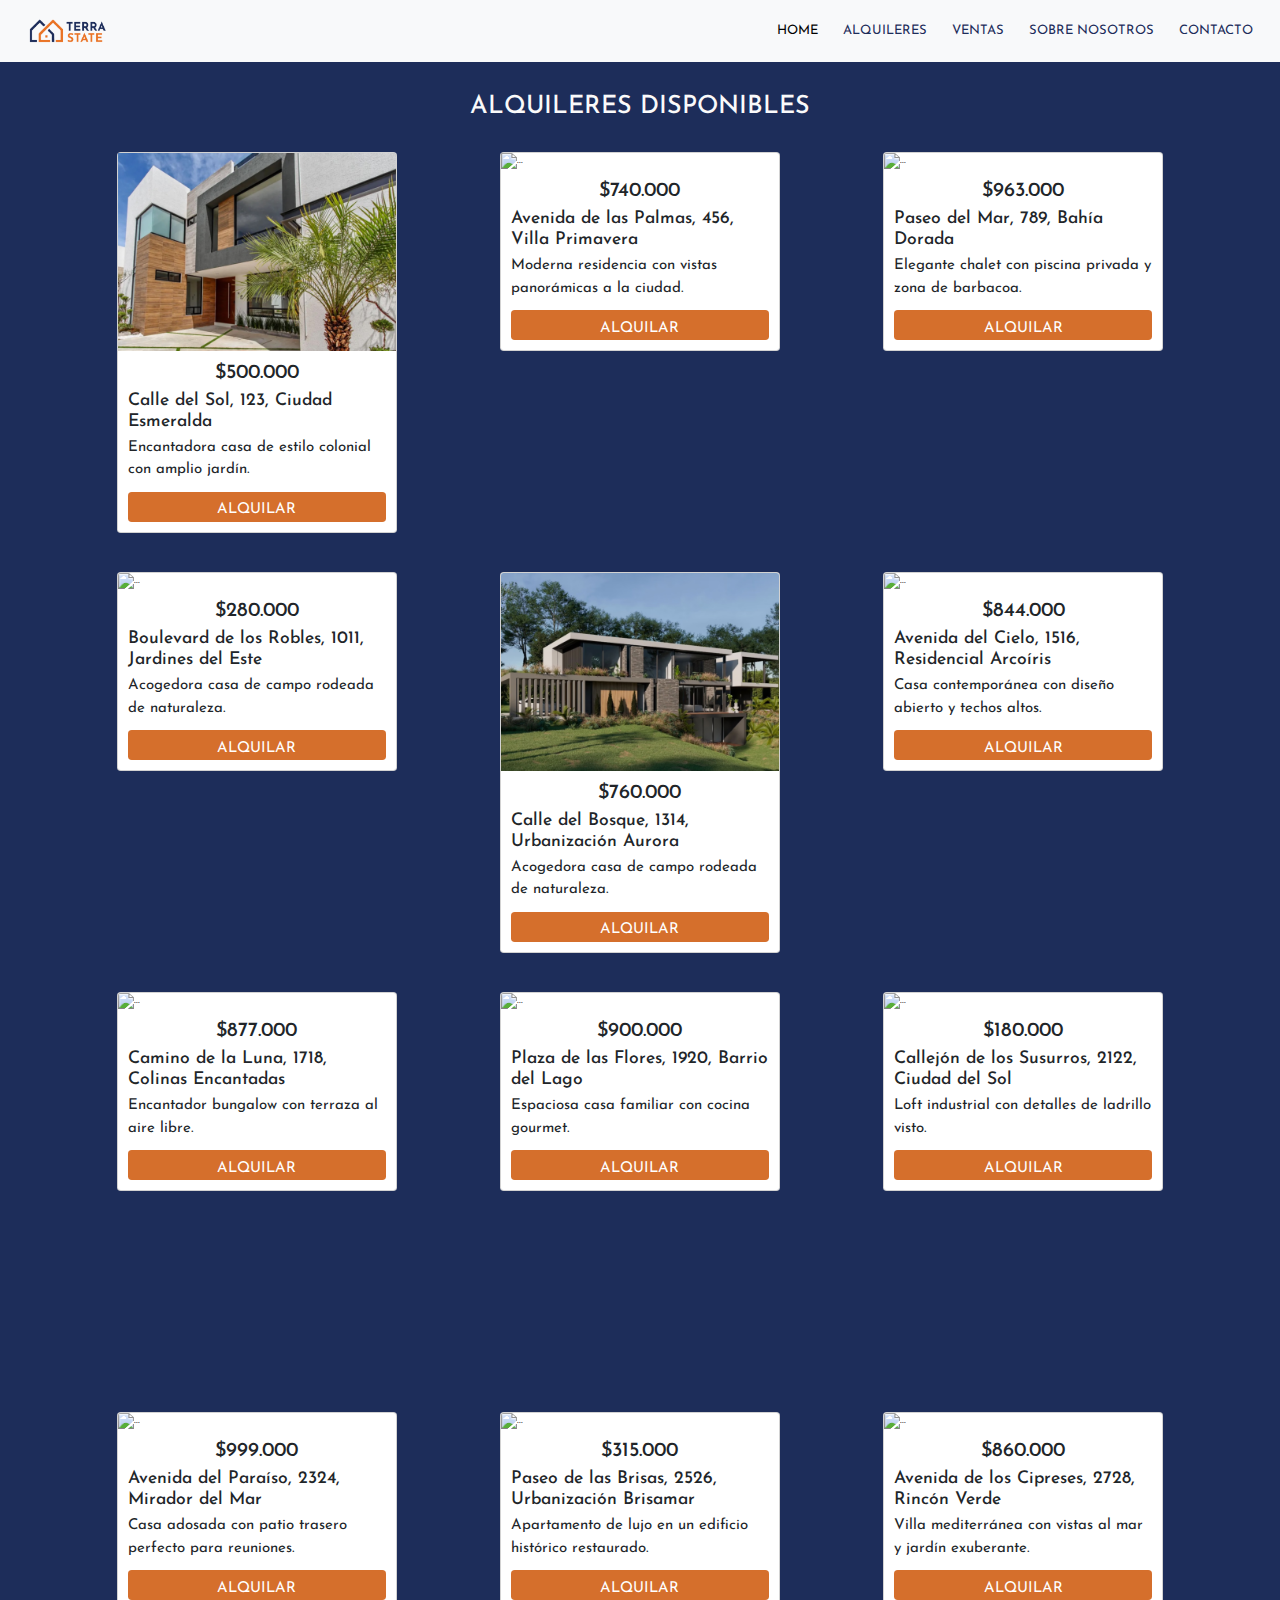
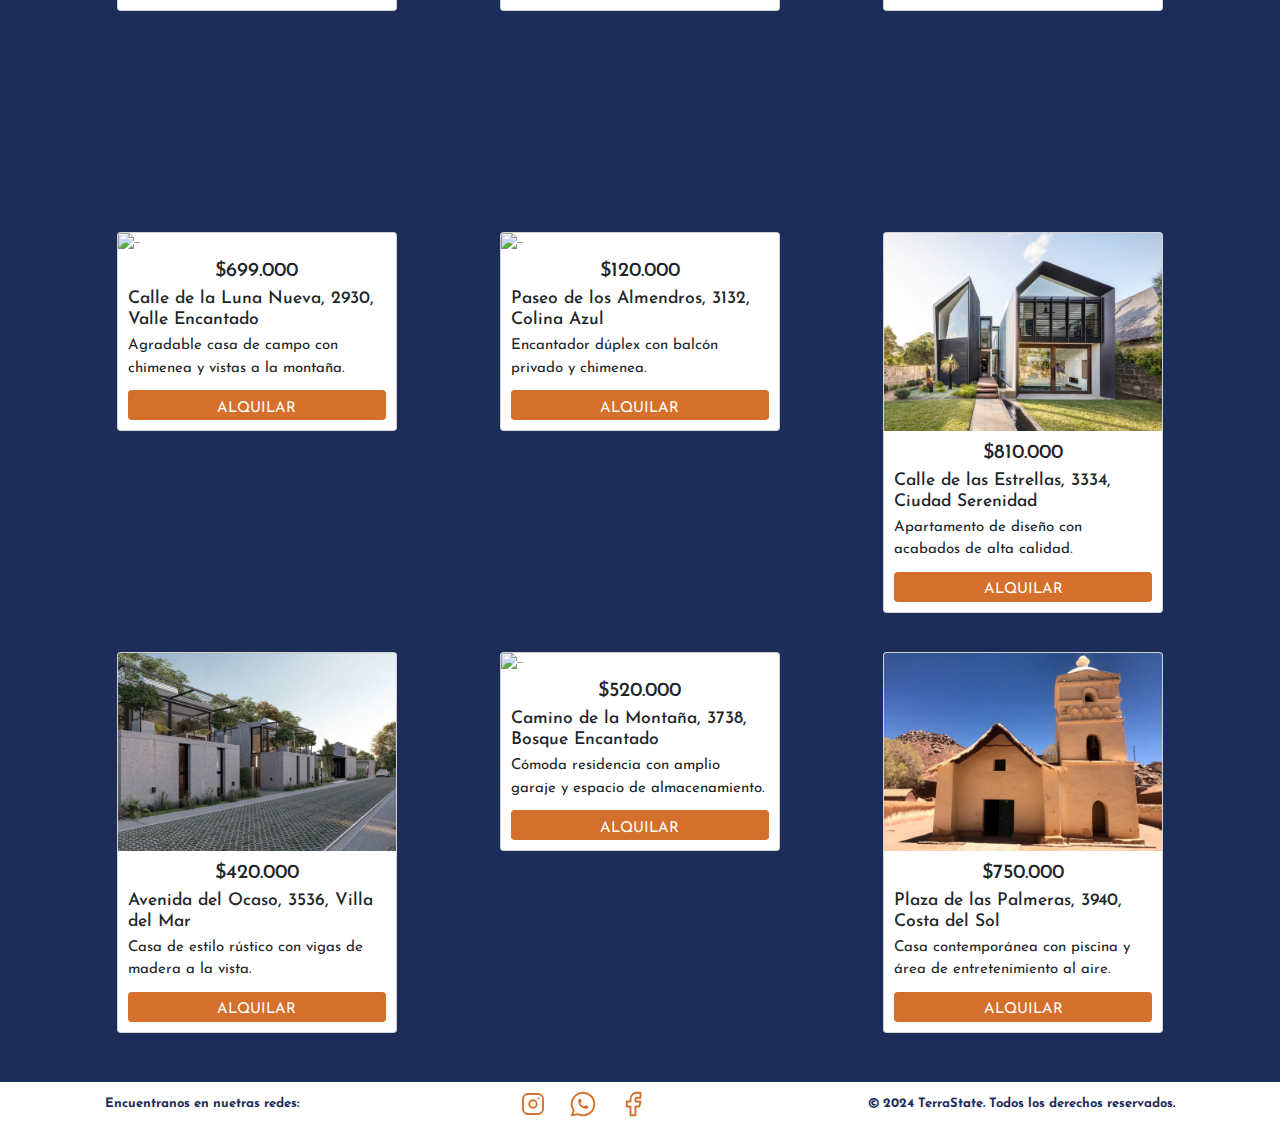
==== pages/alquileres.html @ c5e27db3 "Primeras paginas movil" ====
<!DOCTYPE html>
<html lang="en">
<head>
    <meta charset="UTF-8">
    <meta name="viewport" content="width=device-width, initial-scale=1.0">
    <title>TerraEstate - Alquileres</title>
    <!-- CSS de Bootstrap -->
    <link href="https://cdn.jsdelivr.net/npm/bootstrap@5.3.3/dist/css/bootstrap.min.css" rel="stylesheet" integrity="sha384-QWTKZyjpPEjISv5WaRU9OFeRpok6YctnYmDr5pNlyT2bRjXh0JMhjY6hW+ALEwIH" crossorigin="anonymous">
    <!-- CSS propio -->
    <link rel="stylesheet" href="../style/style.css">
</head>

<body class="body-alq-ven">
    <header>
        <nav class="navbar navbar-expand-lg bg-body-tertiary">
            <div class="container-fluid">
              <a class="navbar-brand" href="#"><img class="logo-img" src="../medios/logo.PNG" alt="Logo de la mepresa"></a>
              <button class="navbar-toggler" type="button" data-bs-toggle="collapse" data-bs-target="#navbarNavDropdown" aria-controls="navbarNavDropdown" aria-expanded="false" aria-label="Toggle navigation">
                <span class="navbar-toggler-icon"></span>
              </button>
              <div class="collapse navbar-collapse nav-bar" id="navbarNavDropdown">
                <ul class="navbar-nav">
                  <li class="nav-item li-nav">
                    <a class="nav-link active texto-nav" aria-current="page" href="../index.html">HOME</a>
                  </li>
                  <li class="nav-item li-nav">
                    <a class="nav-link texto-nav" href="#">ALQUILERES</a>
                  </li>
                  <li class="nav-item li-nav">
                    <a class="nav-link texto-nav" href="./ventas.html">VENTAS</a>
                  </li>
                  <li class="nav-item li-nav">
                    <a class="nav-link texto-nav" href="./sobre-nosotros.html">SOBRE NOSOTROS</a>
                  </li>
                  <li class="nav-item li-nav">
                    <a class="nav-link texto-nav" href="./contacto.html">CONTACTO</a>
                  </li>
                </ul>
              </div>
            </div>
        </nav>
        
    </header> 

    <main>
        <h1 class="titulo-alq-ven">ALQUILERES DISPONIBLES</h1>
        <section class="card-container">
            <div class="card casa1" style="width: 28rem;">
                    <img src="../medios/casa-alq-1.JPG" class="casa en alquiler 1" alt="...">
                    <div class="card-body">
                    <h2 class="precio-alq-ven">$500.000</h2>
                    <h3 class="card-title">Calle del Sol, 123, Ciudad Esmeralda</h3>
                    <p class="card-text text-alq-ven">Encantadora casa de estilo colonial con amplio jardín.</p>
                    <a href="#" class="btn btn-primary boton-alq-ven">ALQUILAR</a>
                    </div>
            </div>

                
            <div class="card casa2" style="width: 28rem;">
                    <img src="../medios/casa-alq-2.jpg" class="casa en alquiler 2" alt="...">
                    <div class="card-body">
                    <h2 class="precio-alq-ven">$740.000</h2>
                    <h3 class="card-title">Avenida de las Palmas, 456, Villa Primavera</h3>
                    <p class="card-text text-alq-ven">Moderna residencia con vistas panorámicas a la ciudad.</p>
                    <a href="#" class="btn btn-primary boton-alq-ven">ALQUILAR</a>
                    </div>
            </div>

            <div class="card casa3" style="width: 28rem;">
                    <img src="../medios/casa-alq-3.jpg" class="card-img-top" alt="...">
                    <div class="card-body">
                    <h2 class="precio-alq-ven">$963.000</h2>
                    <h3 class="card-title">Paseo del Mar, 789, Bahía Dorada</h3>
                    <p class="card-text text-alq-ven">Elegante chalet con piscina privada y zona de barbacoa.</p>
                    <a href="#" class="btn btn-primary boton-alq-ven">ALQUILAR</a>
                    </div>
            </div>

            <div class="card casa4" style="width: 28rem;">
                    <img src="../medios/casa-alq-4.jpg" class="card-img-top" alt="...">
                    <div class="card-body">
                    <h2 class="precio-alq-ven">$280.000</h2>
                    <h3 class="card-title">Boulevard de los Robles, 1011, Jardines del Este</h3>
                    <p class="card-text text-alq-ven">Acogedora casa de campo rodeada de naturaleza.</p>
                    <a href="#" class="btn btn-primary boton-alq-ven">ALQUILAR</a>
                    </div>
            </div>

            <div class="card casa5" style="width: 28rem;">
                <img src="../medios/casa-alq-5.JPG" class="card-img-top" alt="...">
                <div class="card-body">
                <h2 class="precio-alq-ven">$760.000</h2>    
                <h3 class="card-title">Calle del Bosque, 1314, Urbanización Aurora</h3>
                <p class="card-text text-alq-ven">Acogedora casa de campo rodeada de naturaleza.</p>
                <a href="#" class="btn btn-primary boton-alq-ven">ALQUILAR</a>
                </div>
            </div>

            <div class="card casa6" style="width: 28rem;">
                <img src="../medios/casa-alq-6.jpg" class="card-img-top" alt="...">
                <div class="card-body">
                <h2 class="precio-alq-ven">$844.000</h2> 
                <h3 class="card-title">Avenida del Cielo, 1516, Residencial Arcoíris</h3>
                <p class="card-text text-alq-ven">Casa contemporánea con diseño abierto y techos altos.</p>
                <a href="#" class="btn btn-primary boton-alq-ven">ALQUILAR</a>
                </div>
            </div>

            <div class="card casa7" style="width: 28rem;">
                <img src="../medios/casa-alq-7.jpg" class="card-img-top" alt="...">
                <div class="card-body">
                <h2 class="precio-alq-ven">$877.000</h2> 
                <h3 class="card-title">Camino de la Luna, 1718, Colinas Encantadas</h3>
                <p class="card-text text-alq-ven">Encantador bungalow con terraza al aire libre.</p>
                <a href="#" class="btn btn-primary boton-alq-ven">ALQUILAR</a>
                </div>
            </div>
            
            <div class="card casa8" style="width: 28rem;">
                <img src="../medios/casa-alq-8.jpg" class="card-img-top" alt="...">
                <div class="card-body">
                <h2 class="precio-alq-ven">$900.000</h2> 
                <h3 class="card-title">Plaza de las Flores, 1920, Barrio del Lago</h3>
                <p class="card-text text-alq-ven">Espaciosa casa familiar con cocina gourmet.</p>
                <a href="#" class="btn btn-primary boton-alq-ven">ALQUILAR</a>
                </div>
            </div>

            <div class="card casa9" style="width: 28rem;">
                <img src="../medios/casa-alq-9.jpg" class="card-img-top" alt="...">
                <div class="card-body">
                <h2 class="precio-alq-ven">$180.000</h2> 
                <h3 class="card-title">Callejón de los Susurros, 2122, Ciudad del Sol</h3>
                <p class="card-text text-alq-ven">Loft industrial con detalles de ladrillo visto.</p>
                <a href="#" class="btn btn-primary boton-alq-ven">ALQUILAR</a>
                </div>
            </div>

            <div class="card casa10" style="width: 28rem;">
                <img src="../medios/casa-alq-10.jpg" class="card-img-top" alt="...">
                <div class="card-body">
                <h2 class="precio-alq-ven">$999.000</h2> 
                <h3 class="card-title">Avenida del Paraíso, 2324, Mirador del Mar</h3>
                <p class="card-text text-alq-ven">Casa adosada con patio trasero perfecto para reuniones.</p>
                <a href="#" class="btn btn-primary boton-alq-ven">ALQUILAR</a>
                </div>
            </div>

            <div class="card casa11" style="width: 28rem;">
                <img src="../medios/casa-alq-11.jpg" class="card-img-top" alt="...">
                <div class="card-body">
                <h2 class="precio-alq-ven">$315.000</h2> 
                <h3 class="card-title">Paseo de las Brisas, 2526, Urbanización Brisamar</h3>
                <p class="card-text text-alq-ven">Apartamento de lujo en un edificio histórico restaurado.</p>
                <a href="#" class="btn btn-primary boton-alq-ven">ALQUILAR</a>
                </div>
            </div>

            <div class="card casa12" style="width: 28rem;">
                <img src="../medios/casa-alq-12.jpg" class="card-img-top" alt="...">
                <div class="card-body">
                <h2 class="precio-alq-ven">$860.000</h2> 
                <h3 class="card-title">Avenida de los Cipreses, 2728, Rincón Verde</h3>
                <p class="card-text text-alq-ven">Villa mediterránea con vistas al mar y jardín exuberante.</p>
                <a href="#" class="btn btn-primary boton-alq-ven">ALQUILAR</a>
                </div>
            </div>

            <div class="card casa13" style="width: 28rem;">
                <img src="../medios/casa-alq-13.jpg" class="card-img-top" alt="...">
                <div class="card-body">
                <h2 class="precio-alq-ven">$699.000</h2> 
                <h3 class="card-title">Calle de la Luna Nueva, 2930, Valle Encantado</h3>
                <p class="card-text text-alq-ven">Agradable casa de campo con chimenea y vistas a la montaña.</p>
                <a href="#" class="btn btn-primary boton-alq-ven">ALQUILAR</a>
                </div>
            </div>

            <div class="card casa14" style="width: 28rem;">
                <img src="../medios/casa-alq-14.jpg" class="card-img-top" alt="...">
                <div class="card-body">
                <h2 class="precio-alq-ven">$120.000</h2> 
                <h3 class="card-title">Paseo de los Almendros, 3132, Colina Azul</h3>
                <p class="card-text text-alq-ven">Encantador dúplex con balcón privado y chimenea.</p>
                <a href="#" class="btn btn-primary boton-alq-ven">ALQUILAR</a>
                </div>
            </div>

            <div class="card casa15" style="width: 28rem;">
                <img src="../medios/casa-alq-15.JPG" class="card-img-top" alt="...">
                <div class="card-body">
                <h2 class="precio-alq-ven">$810.000</h2> 
                <h3 class="card-title">Calle de las Estrellas, 3334, Ciudad Serenidad</h3>
                <p class="card-text text-alq-ven">Apartamento de diseño con acabados de alta calidad.</p>
                <a href="#" class="btn btn-primary boton-alq-ven">ALQUILAR</a>
                </div>
            </div>

            <div class="card casa16" style="width: 28rem;">
                <img src="../medios/casa-alq-16.JPG" class="card-img-top" alt="...">
                <div class="card-body">
                <h2 class="precio-alq-ven">$420.000</h2> 
                <h3 class="card-title">Avenida del Ocaso, 3536, Villa del Mar</h3>
                <p class="card-text text-alq-ven">Casa de estilo rústico con vigas de madera a la vista.</p>
                <a href="#" class="btn btn-primary boton-alq-ven">ALQUILAR</a>
                </div>
            </div>

            <div class="card casa17" style="width: 28rem;">
                <img src="../medios/casa-alq-17.jpg" class="card-img-top" alt="...">
                <div class="card-body">
                <h2 class="precio-alq-ven">$520.000</h2> 
                <h3 class="card-title">Camino de la Montaña, 3738, Bosque Encantado</h3>
                <p class="card-text text-alq-ven">Cómoda residencia con amplio garaje y espacio de almacenamiento.</p>
                <a href="#" class="btn btn-primary boton-alq-ven">ALQUILAR</a>
                </div>
            </div>

            <div class="card casa18" style="width: 28rem;">
                <img src="../medios/casa-alq-18.JPG" class="card-img-top" alt="...">
                <div class="card-body">
                <h2 class="precio-alq-ven">$750.000</h2> 
                <h3 class="card-title">Plaza de las Palmeras, 3940, Costa del Sol</h3>
                <p class="card-text text-alq-ven">Casa contemporánea con piscina y área de entretenimiento al aire.</p>
                <a href="#" class="btn btn-primary boton-alq-ven">ALQUILAR</a>
                </div>
            </div>
        
        </section>
        
    </main>

    <footer>
        <div>
            <p class="p-footer">Encuentranos en nuetras redes:</p>
            <div class="iconos-footer">
                <a href="https://www.instagram.com/1874561891524185/">
                    <svg xmlns="http://www.w3.org/2000/svg" class="icon icon-tabler icon-tabler-brand-instagram" width="40" height="40" viewBox="0 0 24 24" stroke-width="1.5" stroke="#d56f2c" fill="none" stroke-linecap="round" stroke-linejoin="round">
                        <path stroke="none" d="M0 0h24v24H0z" fill="none"/>
                        <path d="M4 4m0 4a4 4 0 0 1 4 -4h8a4 4 0 0 1 4 4v8a4 4 0 0 1 -4 4h-8a4 4 0 0 1 -4 -4z" />
                        <path d="M12 12m-3 0a3 3 0 1 0 6 0a3 3 0 1 0 -6 0" />
                        <path d="M16.5 7.5l0 .01" />
                    </svg>
                </a>
                
                <a href="https://www.whatsapp.com/?lang=es_LA">
                    <svg xmlns="http://www.w3.org/2000/svg" class="icon icon-tabler icon-tabler-brand-whatsapp" width="40" height="40" viewBox="0 0 24 24" stroke-width="1.5" stroke="#d56f2c" fill="none" stroke-linecap="round" stroke-linejoin="round">
                        <path stroke="none" d="M0 0h24v24H0z" fill="none"/>
                        <path d="M3 21l1.65 -3.8a9 9 0 1 1 3.4 2.9l-5.05 .9" />
                        <path d="M9 10a.5 .5 0 0 0 1 0v-1a.5 .5 0 0 0 -1 0v1a5 5 0 0 0 5 5h1a.5 .5 0 0 0 0 -1h-1a.5 .5 0 0 0 0 1" />
                    </svg>
                </a>    

                <a href="https://www.facebook.com/64646464373348/">
                    <svg xmlns="http://www.w3.org/2000/svg" class="icon icon-tabler icon-tabler-brand-facebook" width="40" height="40" viewBox="0 0 24 24" stroke-width="1.5" stroke="#d56f2c" fill="none" stroke-linecap="round" stroke-linejoin="round">
                        <path stroke="none" d="M0 0h24v24H0z" fill="none"/>
                        <path d="M7 10v4h3v7h4v-7h3l1 -4h-4v-2a1 1 0 0 1 1 -1h3v-4h-3a5 5 0 0 0 -5 5v2h-3" />
                    </svg>
                </a>
            </div>
            <p class="p-footer">© 2024 TerraState. Todos los derechos reservados.</p>
        </div>
    </footer>

    <!-- Script de Bootstrap -->
    <script src="https://cdn.jsdelivr.net/npm/bootstrap@5.3.3/dist/js/bootstrap.bundle.min.js" integrity="sha384-YvpcrYf0tY3lHB60NNkmXc5s9fDVZLESaAA55NDzOxhy9GkcIdslK1eN7N6jIeHz" crossorigin="anonymous"></script>

</body>
</html>
---- style/style.css ----
/* paleta de colores
negro: #0e0e0e
celeste: #3654cd
azul: #1d2d5a
naranja: #d56f2c 
blanco: rgb(250, 250, 250)*/

@import url('https://fonts.googleapis.com/css2?family=Josefin+Sans:ital,wght@0,100..700;1,100..700&display=swap');

*{
    margin: 0;
    padding: 0;
    border: 0;
    box-sizing: border-box;
}

html {
    font-size: 62.5%;
}

body{
   background-color: #0e0e0e;
   font-family: "Josefin Sans", sans-serif; 
}

/* HEADER */
header{
    position: sticky;
    top: 0;
    z-index: 9999;
}

.nav-bar{
    justify-content: end;
}

.texto-nav{
    font-size: 1.3rem;
    color:#1d2d5a;
}

.li-nav{
    padding-right: 15px;

}

.logo-img{
    width: 100px;
    padding: 10px 0 10px 20px;

}

/* MAIN DE HOME */
/* SECCIÓN 1*/
.seccion1-home{
    padding: 20px 0px 80px 20px;
    display: flex;
    flex-direction: row;
    justify-content: space-between;
    background-color: rgb(250, 250, 250);
    border-radius: 0px 0px 49px 49px;
    -webkit-border-radius: 0px 0px 49px 49px;
    -moz-border-radius: 0px 0px 49px 49px;
}

.bloque1-home{
    display: flex;
    flex-direction: column;
}

.titulo-home{
    font-size: 5rem;
    text-align: center;
    padding: 10px;
    margin-top: 50px; 
    color: #1d2d5a;
    font-weight: bold;
}

.bloque1-home h2{
    text-align: center;
    font-size: 3rem;
    padding-bottom: 20px;
    color:#1d2d5a;
}

.titulo-home span{
    color: #d56f2c;
    font-size: 5rem;
}

.texto-bienvenida{
    padding-top: 20px;
    width: 70%;
    text-align: justify;
    align-self: center;
    font-size: 1.5rem;
    color: #1d2d5a;
}

.botones-home{
    display: flex;
    flex-direction: row;
    justify-content: space-evenly;
    padding: 50px;
}

.botones-home button{
    background-color: #3654cd;
    color: white;
    font-family: "Josefin Sans", sans-serif;
    padding: 10px;
    border-radius: 10px;
    width: 110px;
    height: 40px;
}

.bloque2-home{
    width: 700px;
    margin-left: 50px;
    border-radius: 119px 0px 0px 120px;
    -webkit-border-radius: 119px 0px 0px 120px;
    -moz-border-radius: 119px 0px 0px 120px;
}

/* SECCIÓN 2 - HOME */
.seccion2-destacados{
    padding: 40px;
    background-color: #0e0e0e;
}

.bloque1-destacados{
    font-size: 2.5rem;
    text-align: center;
    padding: 15px;
    margin-top: 20px; 
    color:rgb(250, 250, 250);
}

.bloque2-destacados{
    display: flex;
    flex-direction: row;
    justify-content: center;
}

.tarjeta{
    display: flex;
    flex-direction: column;
    background-color: rgb(250, 250, 250);
    width: 200px;
    border-radius: 20px;
    margin: 30px;
}

.tarjeta img{
    width: 200px;
    border-radius: 20px 20px 0 0;
}

.tarjeta .precio{
    padding: 10px;
    text-align: center;
    font-weight: bold;
    font-size: 2rem;
    color: #d56f2c;
}

.tarjeta p{
    font-size: 1.5rem;
    padding: 0 20px 20px 20px;
}

/* SECCIÓN 3 - HOME */
.seccion3-somos{
    background-color: rgb(250, 250, 250);
    display: flex;
    flex-direction: row;
    align-items: center;
    justify-content: space-around;
    border-radius: 49px 49px 0px 0px ;
    -webkit-border-radius: 49px 49px 0px 0px ;
    -moz-border-radius: 49px 49px 0px 0px ;
}

.bloque1-somos{
    align-self: flex-start;
    color: #1d2d5a;
    font-size: 2.5rem;
    text-align: center;
    padding: 15px;
}

.bloque1-somos h2{
    font-size: 2.5rem;
    text-align: center;
    padding: 15px 0 0 50px;
    margin: 30px 0 30px 0;
}

.bloque1-somos p{
    font-size: 1.5rem;
    color: #1d2d5a;
    width: 500px;
    padding: 0 0 50px 50px;
    text-align: justify;
}

.bloque2-somos{
    padding: 50px 50px 50px 50px;
}

.bloque2-somos iframe{
    border-radius: 40px;
}

/* MAIN DE ALQUILERES*/ 
.titulo-alq-ven{
    color: rgb(250, 250, 250);
    text-align: center;
    padding-top: 30px;
}

.body-alq-ven{
    background-color:#1d2d5a
}

.card-container{
    display: grid;
    grid-template-columns: 1fr 1fr 1fr;
    grid-template-rows:repeat(6,320px) ;
    grid-template-areas: 
    "casa1  casa2  casa3"
    "casa4  casa5  casa6"
    "casa7  casa8  casa9"
    "casa10 casa11 casa12"
    "casa13 casa14 casa15"
    "casa16 casa17 casa18";
    align-items: start;
    justify-items: center;
    row-gap: 10rem;
    margin: 30px 0 110px 0;
}

.casa1{
    grid-area: casa1;
    justify-self: end;
    margin-right: 3rem;
}

.casa2{
    grid-area: casa2;
}

.casa3{
    grid-area: casa3;
    justify-self: start;
    margin-left: 3rem;
}

.casa4{
    grid-area: casa4;
    justify-self: end;
    margin-right: 3rem;
}

.casa5{
    grid-area: casa5;
}

.casa6{
    grid-area: casa6;
    justify-self: start;
    margin-left: 3rem;
}

.casa7{
    grid-area: casa7;
    justify-self: end;
    margin-right: 3rem;
}

.casa8{
    grid-area: casa8;
}

.casa9{
    grid-area: casa9;
    justify-self: start;
    margin-left: 3rem;
}

.casa10{
    grid-area: casa10;
    justify-self: end;
    margin-right: 3rem;
}

.casa11{
    grid-area: casa11;
}

.casa12{
    grid-area: casa12;
    justify-self: start;
    margin-left: 3rem;
}

.casa13{
    grid-area: casa13;
    justify-self: end;
    margin-right: 3rem;
}

.casa14{
    grid-area: casa14;
}

.casa15{
    grid-area: casa15;
    justify-self: start;
    margin-left: 3rem;
}

.casa16{
    grid-area: casa16;
    justify-self: end;
    margin-right: 3rem;
}

.casa17{
    grid-area: casa17;
}

.casa18{
    grid-area: casa18;
    justify-self: start;
    margin-left: 3rem;
}

.precio-alq-ven{
    display: flex;
    justify-content: center;
}

.text-alq-ven{
    font-size: 1.5rem;
}

.boton-alq-ven{
    background-color: #d56f2c;
    display: flex;
    justify-content: center;
    align-items: flex-end;
    height: 30px;
    font-size: 1.5rem;
    border: none;
    padding: 0;
}

.boton-alq-ven:hover{
    background-color: #1d2d5a;
}

/* MAIN SOBRE-NOSOTROS */
body{
    background-color: rgb(250, 250, 250)
}

.titulo-nos{
    display: flex;
    justify-content: start;
    color: #1d2d5a;
    margin-left: 65px;
    margin-top: 15px;
}

.section1-nos{
    padding-top: 20px;
    padding-bottom: 35px; 
    display: flex;
    flex-direction: row;
    justify-content: space-around;
}

.p-nos{
    width: 50%;
    display: flex;
    flex-direction: column;
}


.text-nos{
    margin-left: 40px;
    margin-right: 20px;
    width: 90%;
    text-align: justify;
    display: flex;
    align-self: flex-start;
    justify-content: flex-start;
    font-size: 1.5rem;
    color: #1d2d5a;
}
 
.video-nos{
    margin-right: 70px;
    border-radius: 30px;
}
/* SECCION-2 SOBRE-NOSOTORS */
.section2-nos{
    width: 100%;
    height: 100%;
    font-size: 2.5rem;
    padding: 30px;
    color: #d56f2c;
    background-color: #0e0e0e;
    display: flex;
    flex-direction: row;
    justify-content: space-around;
    align-items: center;
}
span{
    display: block;
    font-size: 2.5rem;
    font-weight: bold;
}

.atributo-1{
    height: 50%;
    width: 10%;
    text-align: center;  
}

.atributo-2{
    height: 50%;
    width: 9%;
    text-align: center;
    color: rgb(250, 250, 250);
}

.atributo-3{
    height: 50%;
    width: 6%;
    text-align:center;
}

.atributo-4{
    height: 50%;
    width: 5%;
   text-align: end;
   color: rgb(250, 250, 250)
}

/* SECCION 3 */
.titulo-nuestro-e{
    font-size: 2.5rem;
    text-align: center;
    padding: 40px;
}

.nuestro-equipo{
    display: flex;
    flex-direction: row;
    justify-content: space-evenly;
    padding-bottom: 50px;
}

.cards{
    font-size: 1.2rem;
}

.card-text span{
    font-size: 1.5rem;
    font-weight: bold;
    text-align: center;
}

/* SECCION 4 */
.nuestros-principios{
    padding: 30px 20px 20px 30px;
}

.titulo-principios{
    text-align: center;
}

.section-4{
    display: flex;
    flex-direction: row;
}

.principios{
    margin-left: 40px;
    display: flex;
    flex-direction: column;
    justify-content: space-evenly;
    font-size: 1.5rem;
    height: 400px;
    width: 50%;
}

.principios div{
    width: 90%;
}

.sliders{
    margin-right: 70px;;
    padding-top: 15px;
    width: 40%;
}


/* CONTACTO */
.main-cont{
    background-color: #0e0e0e;
    color: rgb(250,250,250);
    display: flex;
    flex-direction: row;
}

.seccion-1{
    padding-bottom: 50px;
    width: 50%;
    align-items: center;
    display: flex;
    flex-direction: column;
}

.text-form{
    padding-top: 30px;
    width: 40%;
    font-size: 1.5rem;
    text-align: center;
    margin-top: 20px;
    margin-bottom: 30px;
} 

.text-form h2{
    font-size: 2.5rem;
}

.text-form p{
    text-align: center;
    padding-top: 11px;
}

.formulario{
    border-radius: 20px;
    background-color: rgb(250, 250, 250);
    width: 50%;
    font-size: 1.5rem;
    padding: 10px 0 10px 0;
    margin-bottom: 80px;
    display: flex;
    flex-direction: column;
    align-items: center;

}

.input{
    font-size: 1.1rem;
    height: 40px;
    width: 80%;
    border-radius: 5px;
    border: 1px solid rgb(201, 199, 199);
    margin: 20px;
}

.input-asunto{
    height: 40%;
}

.check{
    display: flex;
    align-content: space-between;

}

.check label{
    font-size: 1.2rem;
    padding-left: 10px;
}

.cuadradito{
    color: #1d2d5a;
    font-size: 1rem;
}

.seccion-2{
    padding-top: 20px;
    width: 60%;
    background-image: url('../medios/img-fondo-cont.JPG');
    background-size: cover;
    background-repeat: no-repeat;
    display: flex;
    flex-direction: column;
    align-items: center;
}

.encuentranos{
    height: 100%;
    padding-top: 20px;
    padding-bottom: 20px;
    font-size: 1.5rem;
    margin-top: 15px;
    color: rgb(250,250,250);
    display: flex;
    flex-direction: column;
    align-items: center;
}

.encuentranos-grid{
    padding: 15px;
    display: grid;
    grid-template-columns: 2;
    grid-template-rows: 3;
    grid-template-areas:
    "icon1 ubi"
    "icon2 email"
    "icon3 wpp";
}

.ubi-con{
    grid-area: ubi;
    display: flex;
    justify-self: start;
}

.email-con{
    grid-area: email;
}

.wpp-com{
    grid-area: wpp;
    display: flex;
    justify-content: flex-start;
}

.icon1{
    grid-area: icon1;
    width: 25px;
}

.icon2{
    grid-area: icon2;
    width: 25px;
}

.icon3{
    grid-area: icon3;
    width: 25px;
}

.encuentranos h2{
    font-size: 2.5rem;
    text-align: center;
}

.encuentranos p{
    padding-left: 10px;
    padding-top: 12px;
    display: flex;
    justify-content: flex-start;
}

.encuentranos iframe{
    margin: 20px;
    border-radius: 20px;
    width: 50%;
    height: 45%;
    display: flex;
    justify-self: center;
}


/* FOOTER */
footer{
    position: relative;
    width: 100%;
    bottom: 0;
    background-color: white;
}

footer div{
    height: 43px;
    display: flex;
    flex-direction: row;
    align-items: center;
    justify-content: space-around;
}

footer p{
    font-size: 1.3rem;
    color: #1d2d5a;
    font-weight: bold;
    margin: 0;
}

.iconos-footer{
    width: 150px;
}

footer svg{
    width: 30px;
}


/* media queries */

@media only screen and (max-width: 500px) {
    /* HOME MQ - SECCION1*/
    .seccion1-home{
        display: flex;
        flex-direction: column;
        width: 100%;
        padding-right: 15px;
        padding-top: 0px;
    }

    .bloque2-home{
        display: none;
    }

    .botones-home{
        display: flex;
        flex-direction: column;
        align-items: center;
        width: 100%;
    }

    .botones-home a{
        width: 40%;
        padding-top: 15px; 
        display: flex;
    }
 
    /* seccion 2 home */

    .bloque2-destacados{
        display: flex;
        flex-direction: column;
        align-items: center
    }

    /* seccion 3 home */

    .seccion3-somos{
        display: flex;
        flex-direction: column;
        align-items: center;
    }

    .bloque1-somos{
        padding: 15px;
        width: 80%;
        width: 100%;
    }

    .bloque1-somos h2{
        padding-left: 0px;
    }

    .bloque1-somos p{
        width: 100%;
        padding: 20px;
    }

    .bloque2-somos iframe{
        width: 100%
    }

    /* ALQUILERES */
    .body-alq-ven{
        background-color: #d56f2c;
    }

    .boton-alq-ven{
        background-color: #1d2d5a;
    }

    .card-container{
        margin: 0px;
        height: 100%;
        width: 100%;
        padding: 10px;
        padding-bottom: 70px;
        display: grid;
        grid-template-columns: 1fr;
        grid-template-rows:repeat(6,400px);
        grid-template-areas:
         "casa2"
         "casa5"
         "casa8"
         "casa11"
         "casa14"
         "casa17"
        ;
    }

    .card-container div{
        margin-top: 20px;
    }

    .casa1{
        display: none;
    }

    .casa3{
        display: none;
    }

    .casa4{
        display: none;
    }

    .casa6{
        display: none;
    }

    .casa7{
        display: none;
    }

    .casa9{
        display: none;
    }

    .casa10{
        display: none;
    }

    .casa12{
        display: none;
    }

    .casa13{
        display: none;
    }

    .casa15{
        display: none;
    }

    .casa16{
        display: none;
    }

    .casa18{
        display: none;
    }


    /* footer */

    .p-footer{
        display: none;
    }

}
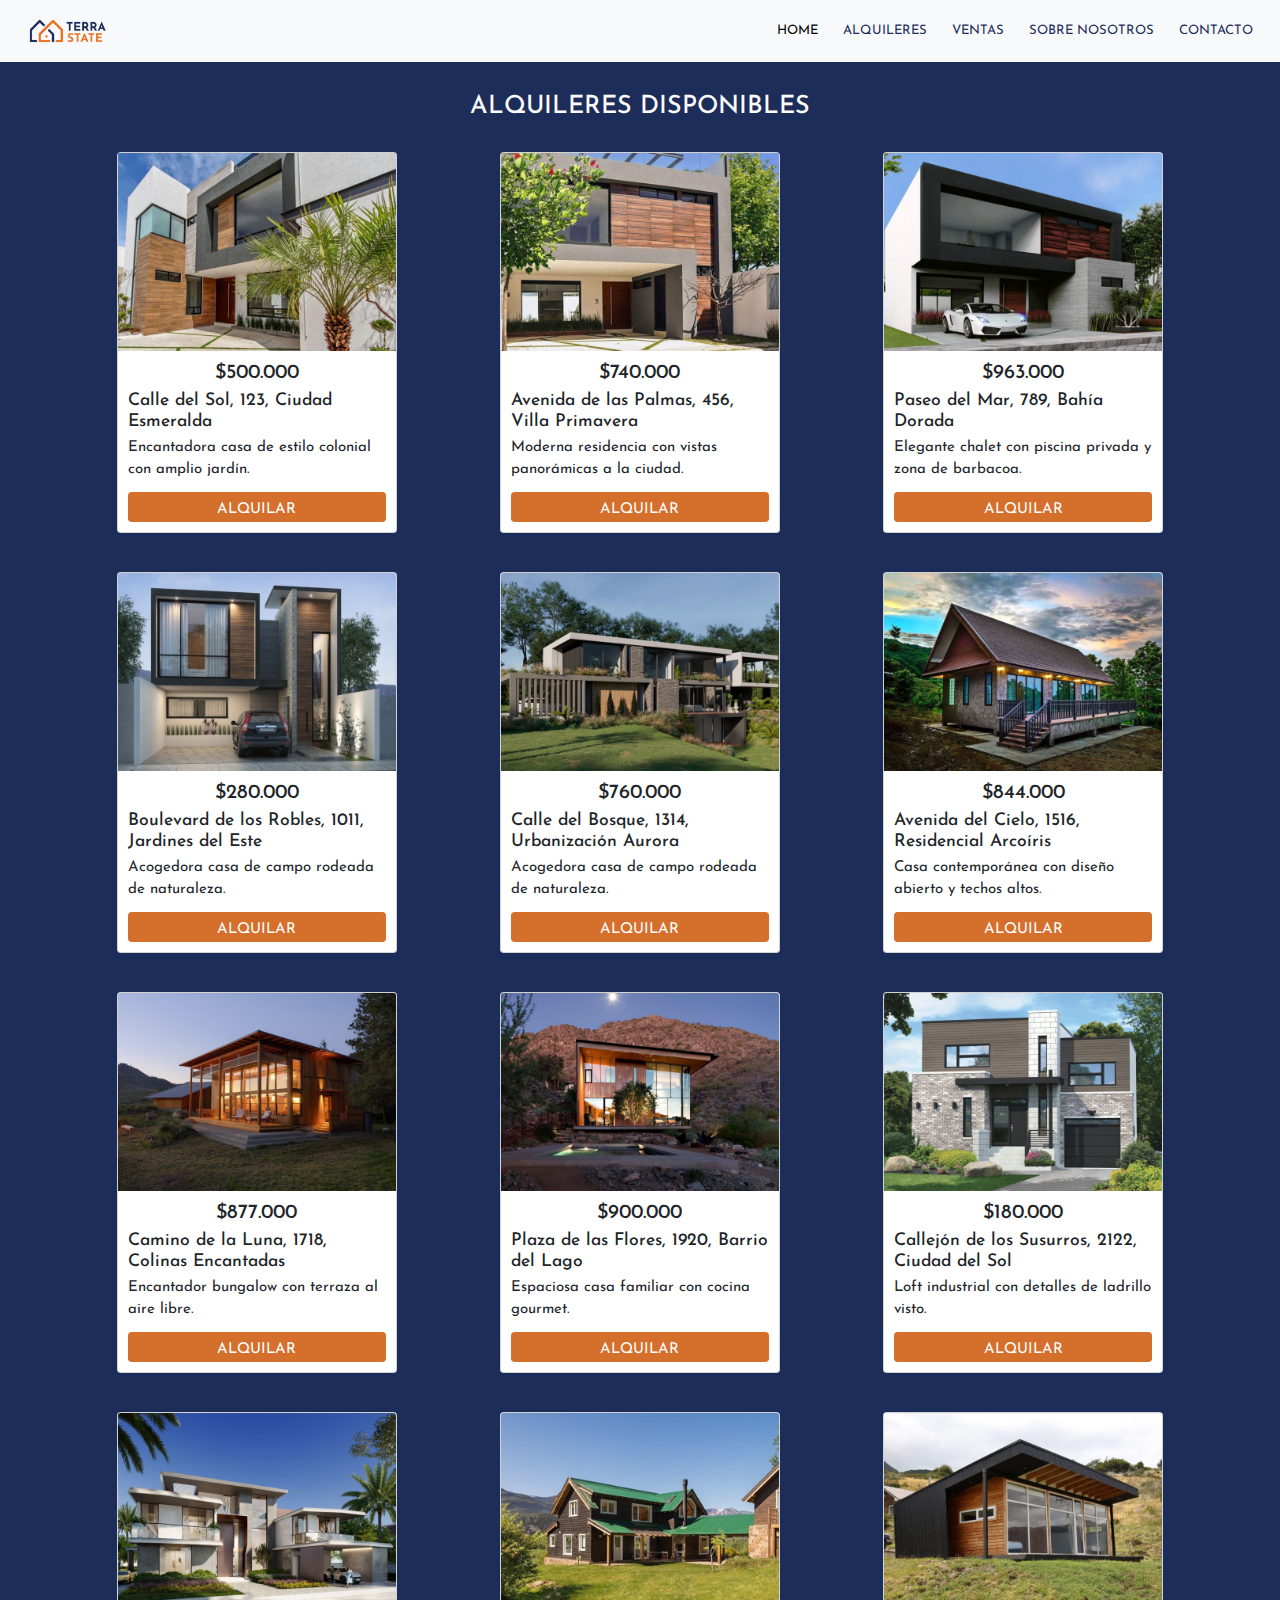
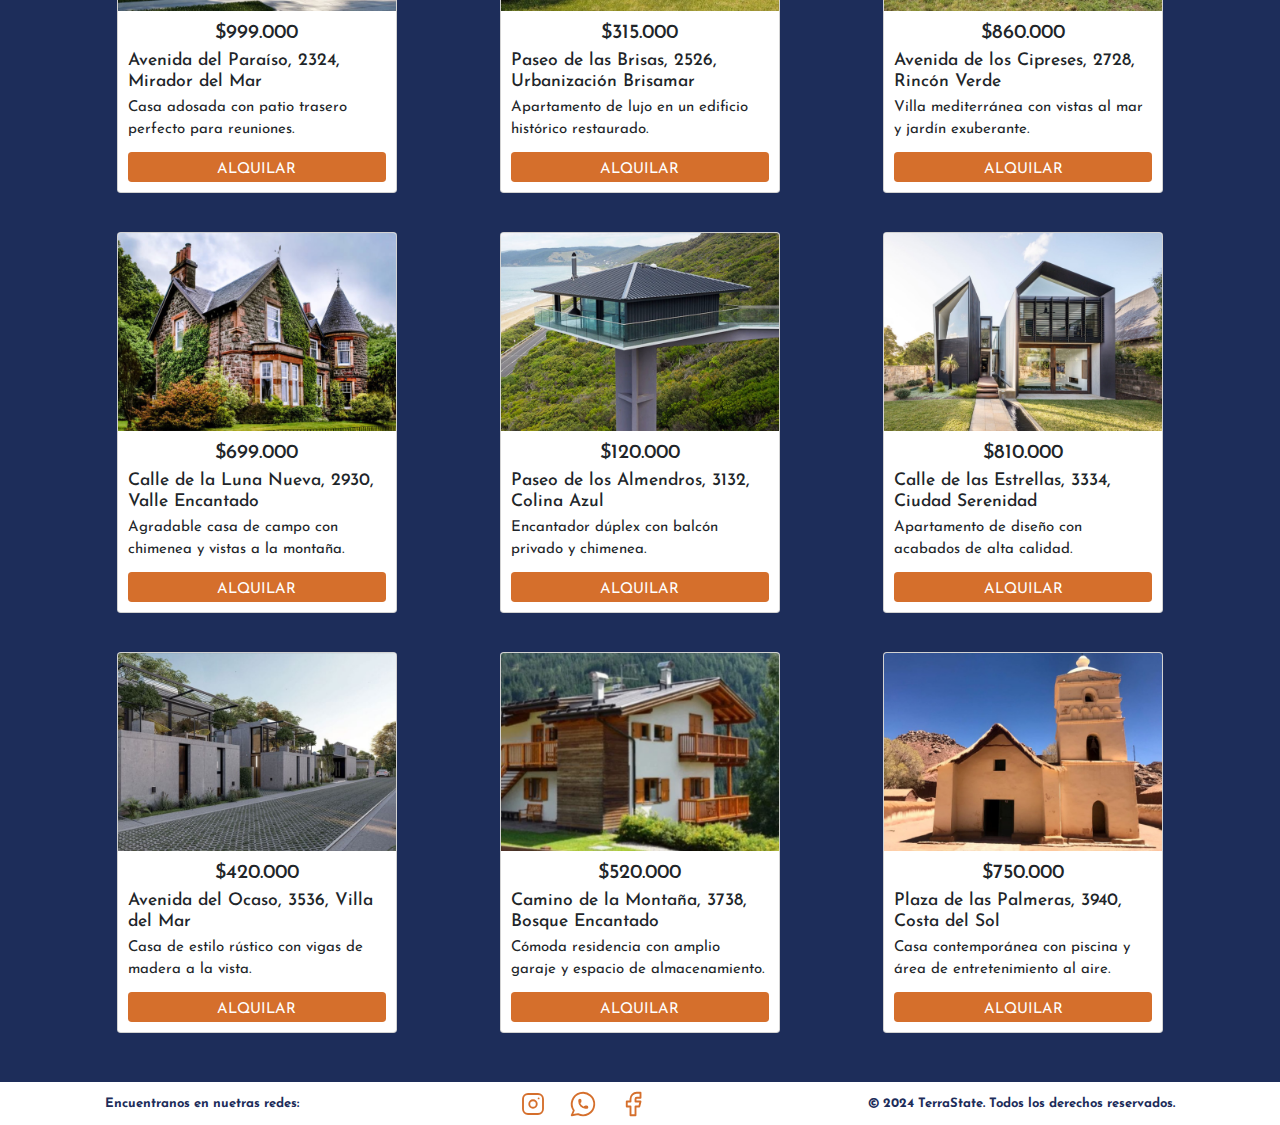
==== commit 57901e23: "archivo modificado" ====
--- a/pages/alquileres.html
+++ b/pages/alquileres.html
@@ -57,7 +57,7 @@
 
                 
             <div class="card casa2" style="width: 28rem;">
-                    <img src="../medios/casa-alq-2.jpg" class="casa en alquiler 2" alt="...">
+                    <img src="../medios/casa-alq-2.JPG" class="casa en alquiler 2" alt="...">
                     <div class="card-body">
                     <h2 class="precio-alq-ven">$740.000</h2>
                     <h3 class="card-title">Avenida de las Palmas, 456, Villa Primavera</h3>
@@ -67,7 +67,7 @@
             </div>
 
             <div class="card casa3" style="width: 28rem;">
-                    <img src="../medios/casa-alq-3.jpg" class="card-img-top" alt="...">
+                    <img src="../medios/casa-alq-3.JPG" class="card-img-top" alt="...">
                     <div class="card-body">
                     <h2 class="precio-alq-ven">$963.000</h2>
                     <h3 class="card-title">Paseo del Mar, 789, Bahía Dorada</h3>
@@ -77,7 +77,7 @@
             </div>
 
             <div class="card casa4" style="width: 28rem;">
-                    <img src="../medios/casa-alq-4.jpg" class="card-img-top" alt="...">
+                    <img src="../medios/casa-alq-4.JPG" class="card-img-top" alt="...">
                     <div class="card-body">
                     <h2 class="precio-alq-ven">$280.000</h2>
                     <h3 class="card-title">Boulevard de los Robles, 1011, Jardines del Este</h3>
@@ -97,7 +97,7 @@
             </div>
 
             <div class="card casa6" style="width: 28rem;">
-                <img src="../medios/casa-alq-6.jpg" class="card-img-top" alt="...">
+                <img src="../medios/casa-alq-6.JPG" class="card-img-top" alt="...">
                 <div class="card-body">
                 <h2 class="precio-alq-ven">$844.000</h2> 
                 <h3 class="card-title">Avenida del Cielo, 1516, Residencial Arcoíris</h3>
@@ -107,7 +107,7 @@
             </div>
 
             <div class="card casa7" style="width: 28rem;">
-                <img src="../medios/casa-alq-7.jpg" class="card-img-top" alt="...">
+                <img src="../medios/casa-alq-7.JPG" class="card-img-top" alt="...">
                 <div class="card-body">
                 <h2 class="precio-alq-ven">$877.000</h2> 
                 <h3 class="card-title">Camino de la Luna, 1718, Colinas Encantadas</h3>
@@ -117,7 +117,7 @@
             </div>
             
             <div class="card casa8" style="width: 28rem;">
-                <img src="../medios/casa-alq-8.jpg" class="card-img-top" alt="...">
+                <img src="../medios/casa-alq-8.JPG" class="card-img-top" alt="...">
                 <div class="card-body">
                 <h2 class="precio-alq-ven">$900.000</h2> 
                 <h3 class="card-title">Plaza de las Flores, 1920, Barrio del Lago</h3>
@@ -127,7 +127,7 @@
             </div>
 
             <div class="card casa9" style="width: 28rem;">
-                <img src="../medios/casa-alq-9.jpg" class="card-img-top" alt="...">
+                <img src="../medios/casa-alq-9.JPG" class="card-img-top" alt="...">
                 <div class="card-body">
                 <h2 class="precio-alq-ven">$180.000</h2> 
                 <h3 class="card-title">Callejón de los Susurros, 2122, Ciudad del Sol</h3>
@@ -137,7 +137,7 @@
             </div>
 
             <div class="card casa10" style="width: 28rem;">
-                <img src="../medios/casa-alq-10.jpg" class="card-img-top" alt="...">
+                <img src="../medios/casa-alq-10.JPG" class="card-img-top" alt="...">
                 <div class="card-body">
                 <h2 class="precio-alq-ven">$999.000</h2> 
                 <h3 class="card-title">Avenida del Paraíso, 2324, Mirador del Mar</h3>
@@ -147,7 +147,7 @@
             </div>
 
             <div class="card casa11" style="width: 28rem;">
-                <img src="../medios/casa-alq-11.jpg" class="card-img-top" alt="...">
+                <img src="../medios/casa-alq-11.JPG" class="card-img-top" alt="...">
                 <div class="card-body">
                 <h2 class="precio-alq-ven">$315.000</h2> 
                 <h3 class="card-title">Paseo de las Brisas, 2526, Urbanización Brisamar</h3>
@@ -157,7 +157,7 @@
             </div>
 
             <div class="card casa12" style="width: 28rem;">
-                <img src="../medios/casa-alq-12.jpg" class="card-img-top" alt="...">
+                <img src="../medios/casa-alq-12.JPG" class="card-img-top" alt="...">
                 <div class="card-body">
                 <h2 class="precio-alq-ven">$860.000</h2> 
                 <h3 class="card-title">Avenida de los Cipreses, 2728, Rincón Verde</h3>
@@ -167,7 +167,7 @@
             </div>
 
             <div class="card casa13" style="width: 28rem;">
-                <img src="../medios/casa-alq-13.jpg" class="card-img-top" alt="...">
+                <img src="../medios/casa-alq-13.JPG" class="card-img-top" alt="...">
                 <div class="card-body">
                 <h2 class="precio-alq-ven">$699.000</h2> 
                 <h3 class="card-title">Calle de la Luna Nueva, 2930, Valle Encantado</h3>
@@ -177,7 +177,7 @@
             </div>
 
             <div class="card casa14" style="width: 28rem;">
-                <img src="../medios/casa-alq-14.jpg" class="card-img-top" alt="...">
+                <img src="../medios/casa-alq-14.JPG" class="card-img-top" alt="...">
                 <div class="card-body">
                 <h2 class="precio-alq-ven">$120.000</h2> 
                 <h3 class="card-title">Paseo de los Almendros, 3132, Colina Azul</h3>
@@ -207,7 +207,7 @@
             </div>
 
             <div class="card casa17" style="width: 28rem;">
-                <img src="../medios/casa-alq-17.jpg" class="card-img-top" alt="...">
+                <img src="../medios/casa-alq-17.JPG" class="card-img-top" alt="...">
                 <div class="card-body">
                 <h2 class="precio-alq-ven">$520.000</h2> 
                 <h3 class="card-title">Camino de la Montaña, 3738, Bosque Encantado</h3>
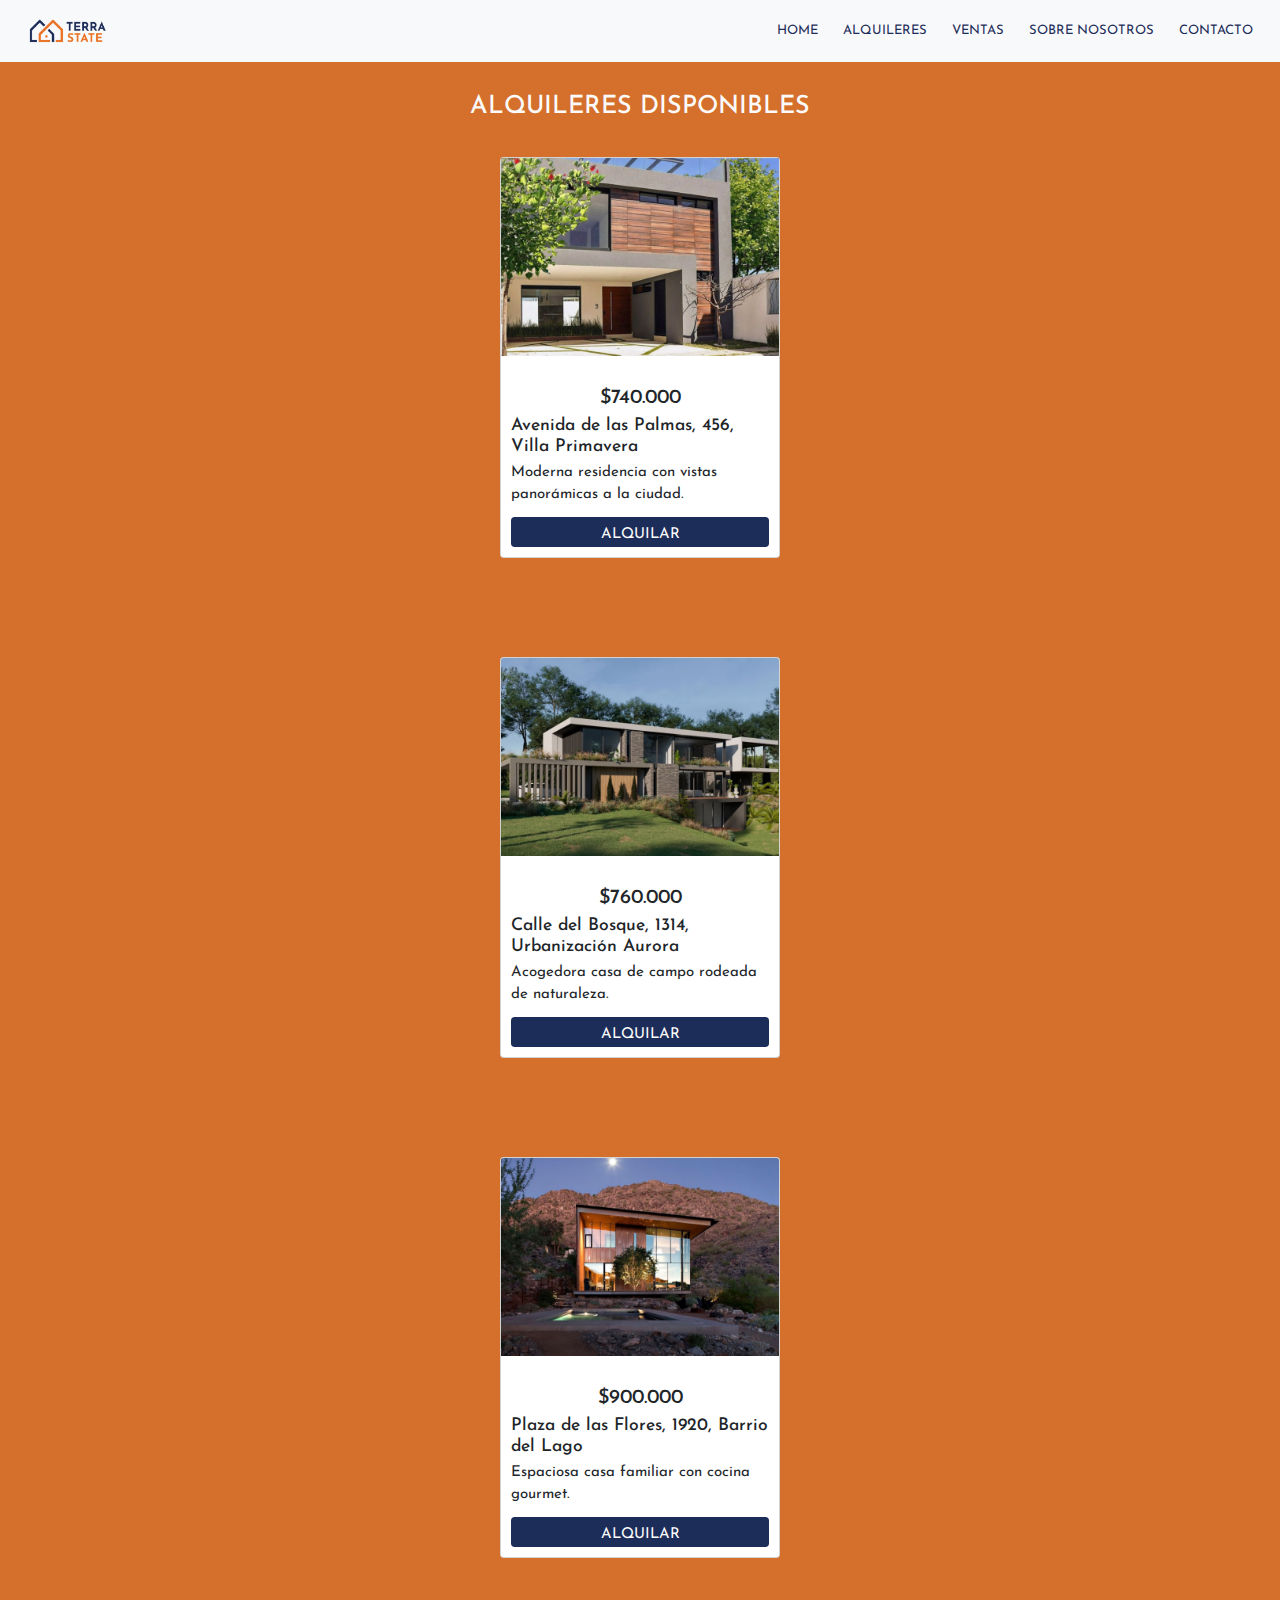
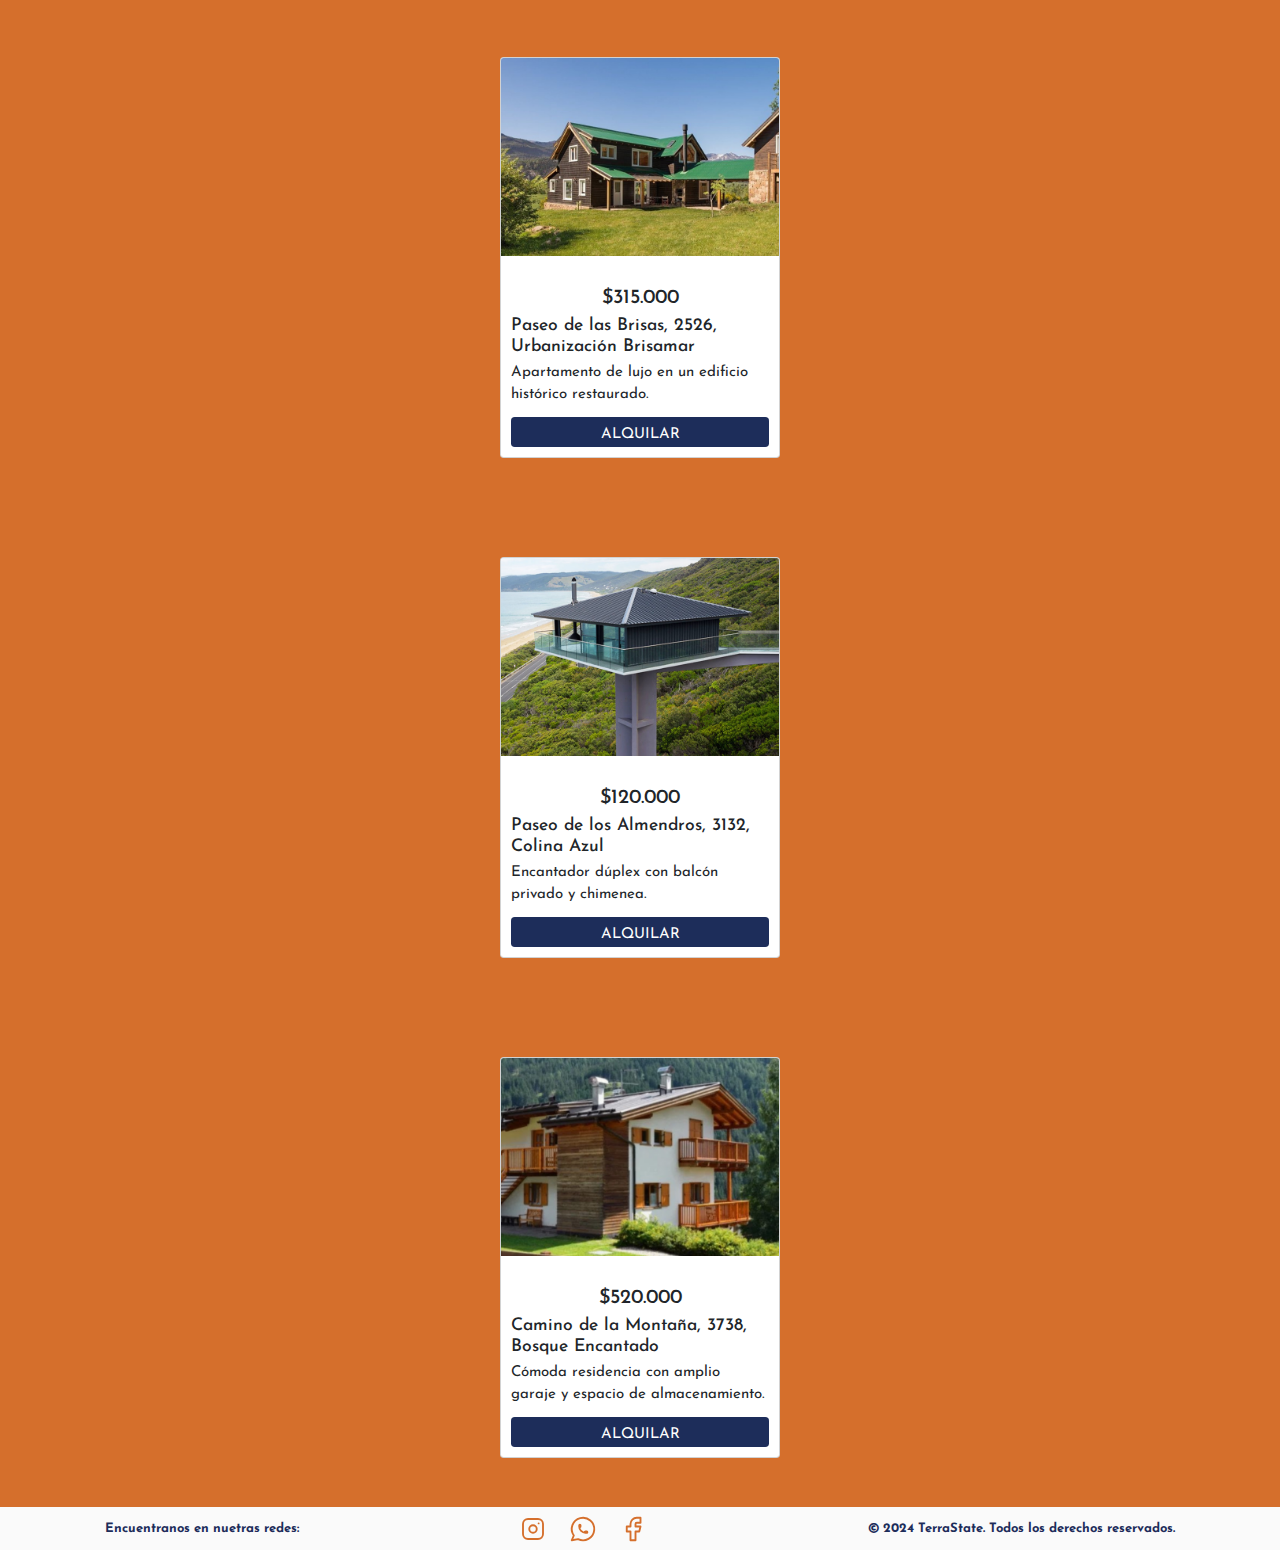
==== commit 3022de31: "tercera entrega" ====
--- a/pages/alquileres.html
+++ b/pages/alquileres.html
@@ -7,7 +7,9 @@
     <!-- CSS de Bootstrap -->
     <link href="https://cdn.jsdelivr.net/npm/bootstrap@5.3.3/dist/css/bootstrap.min.css" rel="stylesheet" integrity="sha384-QWTKZyjpPEjISv5WaRU9OFeRpok6YctnYmDr5pNlyT2bRjXh0JMhjY6hW+ALEwIH" crossorigin="anonymous">
     <!-- CSS propio -->
-    <link rel="stylesheet" href="../style/style.css">
+    <!-- <link rel="stylesheet" href="../style/style.css"> -->
+    <!-- CSS donde compila sass-->
+    <link rel="stylesheet" href="../css/estilos.css">
 </head>
 
 <body class="body-alq-ven">
--- a/style/style.css
+++ b/style/style.css
@@ -848,11 +848,108 @@
         display: none;
     }
 
-
+    /* SOBRE NOSOTROS */
+    .titulo-nos{
+        display: flex;
+        justify-content: center;
+    }
+    .section1-nos{
+        height: 50%;
+        width: 100%;
+        display: flex;
+        flex-direction: column;
+        align-items: center;
+    }
+
+    .p-nos{
+        display: flex;
+        align-content: center;
+    }
+
+    .text-nos{
+        text-align: center;
+        width: 100%;
+        height: 25%;
+    }
+
+    .video-nos{
+        width: 50%;
+        display: none;
+    }
+
+    /* seccion 2 */
+    .section2-nos{
+        width: 100%;
+        display: flex;
+        flex-direction: column;
+        align-items: center;
+    }
+    
+    .section2-nos span{
+        display: flex;
+        align-items: center;
+    }
+
+    .atributo-1{
+        display: flex;
+        flex-direction: column;
+        text-align: center;
+        align-self:center;
+    }
+/* seccion3 */
+    .titulo-nuestro-e{
+        text-align: center;
+    }
+
+    .nuestro-equipo{
+        display: flex;
+        flex-direction: column;
+        align-items: center;
+        padding-top: 20px;
+    }
+    .cards{
+        padding-top: 20px;
+    }
+
+    /* seccion 4 */
+    .section-4{
+        display: flex;
+        flex-direction: column;
+        align-items: center;
+    }
+
+    .principios{
+        padding-top: 20px;
+        width: 100%;
+        height: 50%;
+    }
+
+    .sliders{
+        align-self: center;
+        height: 50%;
+        width: 70%;
+    }
+
+    /*CONTACTO*/
+    .main-cont{
+        display: flex;
+        flex-direction: column;
+        align-items: center;
+    }
+    .seccion-1{
+        padding-bottom: 50px;
+        width: 100%;
+    }
+
+    .seccion-2{
+        padding-bottom: 15px;
+    }
+    
     /* footer */
 
     .p-footer{
         display: none;
     }
-
-}
+    
+
+}
--- a/css/estilos.css
+++ b/css/estilos.css
@@ -0,0 +1,935 @@
+@charset "UTF-8";
+@import url("https://fonts.googleapis.com/css2?family=Josefin+Sans:ital,wght@0,100..700;1,100..700&display=swap");
+* {
+  margin: 0;
+  padding: 0;
+  border: 0;
+  box-sizing: border-box;
+}
+
+html {
+  font-size: 62.5%;
+}
+
+body {
+  background-color: #0e0e0e;
+  font-family: "Josefin Sans", sans-serif;
+}
+
+/*HEADER*/
+header {
+  position: sticky;
+  top: 0;
+  z-index: 9999;
+}
+header .logo-img {
+  width: 100px;
+  padding: 10px 0 10px 20px;
+}
+header .nav-bar {
+  justify-content: end;
+}
+header .nav-bar .li-nav {
+  padding-right: 15px;
+}
+header .nav-bar .li-nav .texto-nav {
+  font-size: 1.3rem;
+  color: #1d2d5a;
+}
+
+/*FOOTER*/
+footer {
+  position: relative;
+  width: 100%;
+  bottom: 0;
+  background-color: rgb(250, 250, 250);
+}
+
+footer div {
+  height: 43px;
+  display: flex;
+  flex-direction: row;
+  align-items: center;
+  justify-content: space-around;
+}
+
+footer p {
+  font-size: 1.3rem;
+  color: #1d2d5a;
+  font-weight: bold;
+  margin: 0;
+}
+
+.iconos-footer {
+  width: 150px;
+}
+
+footer svg {
+  width: 30px;
+}
+
+.titulo-alq-ven {
+  color: rgb(250, 250, 250);
+  text-align: center;
+  padding-top: 30px;
+}
+
+.body-alq-ven {
+  background-color: #1d2d5a;
+}
+
+.card-container {
+  display: grid;
+  grid-template-columns: 1fr 1fr 1fr;
+  grid-template-rows: repeat(6, 320px);
+  grid-template-areas: "casa1  casa2  casa3" "casa4  casa5  casa6" "casa7  casa8  casa9" "casa10 casa11 casa12" "casa13 casa14 casa15" "casa16 casa17 casa18";
+  align-items: start;
+  justify-items: center;
+  row-gap: 10rem;
+  margin: 30px 0 110px 0;
+}
+.card-container .casa1 {
+  grid-area: casa1;
+  justify-self: end;
+  margin-right: 3rem;
+}
+.card-container .casa2 {
+  grid-area: casa2;
+}
+.card-container .casa3 {
+  grid-area: casa3;
+  justify-self: start;
+  margin-left: 3rem;
+}
+.card-container .casa4 {
+  grid-area: casa4;
+  justify-self: end;
+  margin-right: 3rem;
+}
+.card-container .casa5 {
+  grid-area: casa5;
+}
+.card-container .casa6 {
+  grid-area: casa6;
+  justify-self: start;
+  margin-left: 3rem;
+}
+.card-container .casa7 {
+  grid-area: casa7;
+  justify-self: end;
+  margin-right: 3rem;
+}
+.card-container .casa8 {
+  grid-area: casa8;
+}
+.card-container .casa9 {
+  grid-area: casa9;
+  justify-self: start;
+  margin-left: 3rem;
+}
+.card-container .casa10 {
+  grid-area: casa10;
+  justify-self: end;
+  margin-right: 3rem;
+}
+.card-container .casa11 {
+  grid-area: casa11;
+}
+.card-container .casa12 {
+  grid-area: casa12;
+  justify-self: start;
+  margin-left: 3rem;
+}
+.card-container .casa13 {
+  grid-area: casa13;
+  justify-self: end;
+  margin-right: 3rem;
+}
+.card-container .casa14 {
+  grid-area: casa14;
+}
+.card-container .casa15 {
+  grid-area: casa15;
+  justify-self: start;
+  margin-left: 3rem;
+}
+.card-container .casa16 {
+  grid-area: casa16;
+  justify-self: end;
+  margin-right: 3rem;
+}
+.card-container .casa17 {
+  grid-area: casa17;
+}
+.card-container .casa18 {
+  grid-area: casa18;
+  justify-self: start;
+  margin-left: 3rem;
+}
+.card-container .precio-alq-ven {
+  display: flex;
+  justify-content: center;
+}
+.card-container .text-alq-ven {
+  font-size: 1.5rem;
+}
+.card-container .boton-alq-ven {
+  background-color: #d56f2c;
+  display: flex;
+  justify-content: center;
+  align-items: flex-end;
+  height: 30px;
+  font-size: 1.5rem;
+  border: none;
+  padding: 0;
+}
+.card-container .boton-alq-ven:hover {
+  background-color: #1d2d5a;
+}
+
+/*CONTACTO*/
+.main-cont {
+  background-color: #0e0e0e;
+  color: rgb(250, 250, 250);
+  display: flex;
+  flex-direction: row;
+}
+
+.seccion-1 {
+  padding-bottom: 50px;
+  width: 50%;
+  align-items: center;
+  display: flex;
+  flex-direction: column;
+}
+
+.text-form {
+  padding-top: 30px;
+  width: 40%;
+  font-size: 1.5rem;
+  text-align: center;
+  margin-top: 20px;
+  margin-bottom: 30px;
+}
+
+.text-form h2 {
+  font-size: 2.5rem;
+}
+
+.text-form p {
+  text-align: center;
+  padding-top: 11px;
+}
+
+.formulario {
+  border-radius: 20px;
+  background-color: rgb(250, 250, 250);
+  width: 50%;
+  font-size: 1.5rem;
+  padding: 10px 0 10px 0;
+  margin-bottom: 80px;
+  display: flex;
+  flex-direction: column;
+  align-items: center;
+}
+
+.input {
+  font-size: 1.1rem;
+  height: 40px;
+  width: 80%;
+  border-radius: 5px;
+  border: 1px solid rgb(201, 199, 199);
+  margin: 20px;
+}
+.input .input-asunto {
+  height: 40%;
+}
+
+.check {
+  display: flex;
+  align-content: space-between;
+}
+
+.check label {
+  font-size: 1.2rem;
+  padding-left: 10px;
+}
+
+.cuadradito {
+  color: #1d2d5a;
+  font-size: 1rem;
+}
+
+.seccion-2 {
+  padding-top: 20px;
+  width: 60%;
+  background-image: url("../medios/img-fondo-cont.JPG");
+  background-size: cover;
+  background-repeat: no-repeat;
+  display: flex;
+  flex-direction: column;
+  align-items: center;
+}
+.seccion-2 .encuentranos {
+  height: 100%;
+  padding-top: 20px;
+  padding-bottom: 20px;
+  font-size: 1.5rem;
+  margin-top: 15px;
+  color: rgb(250, 250, 250);
+  display: flex;
+  flex-direction: column;
+  align-items: center;
+}
+.seccion-2 .encuentranos-grid {
+  padding: 15px;
+  display: grid;
+  grid-template-columns: 2;
+  grid-template-rows: 3;
+  grid-template-areas: "icon1 ubi" "icon2 email" "icon3 wpp";
+}
+.seccion-2 .encuentranos-grid .ubi-con {
+  grid-area: ubi;
+  display: flex;
+  justify-self: start;
+}
+.seccion-2 .encuentranos-grid .email-con {
+  grid-area: email;
+}
+.seccion-2 .encuentranos-grid .wpp-com {
+  grid-area: wpp;
+  display: flex;
+  justify-content: flex-start;
+}
+.seccion-2 .encuentranos-grid .icon1 {
+  grid-area: icon1;
+  width: 25px;
+}
+.seccion-2 .encuentranos-grid .icon2 {
+  grid-area: icon2;
+  width: 25px;
+}
+.seccion-2 .encuentranos-grid .icon3 {
+  grid-area: icon3;
+  width: 25px;
+}
+.seccion-2 .encuentranos h2 {
+  font-size: 2.5rem;
+  text-align: center;
+}
+.seccion-2 .encuentranos p {
+  padding-left: 10px;
+  padding-top: 12px;
+  display: flex;
+  justify-content: flex-start;
+}
+.seccion-2 .encuentranos iframe {
+  margin: 20px;
+  border-radius: 20px;
+  width: 50%;
+  height: 45%;
+  display: flex;
+  justify-self: center;
+}
+
+.titulo-alq-ven {
+  color: rgb(250, 250, 250);
+  text-align: center;
+  padding-top: 30px;
+}
+
+.body-alq-ven {
+  background-color: #1d2d5a;
+}
+
+.card-container {
+  display: grid;
+  grid-template-columns: 1fr 1fr 1fr;
+  grid-template-rows: repeat(6, 320px);
+  grid-template-areas: "casa1  casa2  casa3" "casa4  casa5  casa6" "casa7  casa8  casa9" "casa10 casa11 casa12" "casa13 casa14 casa15" "casa16 casa17 casa18";
+  align-items: start;
+  justify-items: center;
+  row-gap: 10rem;
+  margin: 30px 0 110px 0;
+}
+.card-container .casa1 {
+  grid-area: casa1;
+  justify-self: end;
+  margin-right: 3rem;
+}
+.card-container .casa2 {
+  grid-area: casa2;
+}
+.card-container .casa3 {
+  grid-area: casa3;
+  justify-self: start;
+  margin-left: 3rem;
+}
+.card-container .casa4 {
+  grid-area: casa4;
+  justify-self: end;
+  margin-right: 3rem;
+}
+.card-container .casa5 {
+  grid-area: casa5;
+}
+.card-container .casa6 {
+  grid-area: casa6;
+  justify-self: start;
+  margin-left: 3rem;
+}
+.card-container .casa7 {
+  grid-area: casa7;
+  justify-self: end;
+  margin-right: 3rem;
+}
+.card-container .casa8 {
+  grid-area: casa8;
+}
+.card-container .casa9 {
+  grid-area: casa9;
+  justify-self: start;
+  margin-left: 3rem;
+}
+.card-container .casa10 {
+  grid-area: casa10;
+  justify-self: end;
+  margin-right: 3rem;
+}
+.card-container .casa11 {
+  grid-area: casa11;
+}
+.card-container .casa12 {
+  grid-area: casa12;
+  justify-self: start;
+  margin-left: 3rem;
+}
+.card-container .casa13 {
+  grid-area: casa13;
+  justify-self: end;
+  margin-right: 3rem;
+}
+.card-container .casa14 {
+  grid-area: casa14;
+}
+.card-container .casa15 {
+  grid-area: casa15;
+  justify-self: start;
+  margin-left: 3rem;
+}
+.card-container .casa16 {
+  grid-area: casa16;
+  justify-self: end;
+  margin-right: 3rem;
+}
+.card-container .casa17 {
+  grid-area: casa17;
+}
+.card-container .casa18 {
+  grid-area: casa18;
+  justify-self: start;
+  margin-left: 3rem;
+}
+.card-container .precio-alq-ven {
+  display: flex;
+  justify-content: center;
+}
+.card-container .text-alq-ven {
+  font-size: 1.5rem;
+}
+.card-container .boton-alq-ven {
+  background-color: #d56f2c;
+  display: flex;
+  justify-content: center;
+  align-items: flex-end;
+  height: 30px;
+  font-size: 1.5rem;
+  border: none;
+  padding: 0;
+}
+.card-container .boton-alq-ven:hover {
+  background-color: #1d2d5a;
+}
+
+/*SOBRE NOSOTROS*/
+body {
+  background-color: rgb(250, 250, 250);
+}
+body .titulo-nos {
+  display: flex;
+  justify-content: start;
+  color: #1d2d5a;
+  margin-left: 65px;
+  margin-top: 15px;
+}
+body .section1-nos {
+  padding-top: 20px;
+  padding-bottom: 35px;
+  display: flex;
+  flex-direction: row;
+  justify-content: space-around;
+}
+body .section1-nos .p-nos {
+  width: 50%;
+  display: flex;
+  flex-direction: column;
+}
+body .section1-nos .text-nos {
+  margin-left: 40px;
+  margin-right: 20px;
+  width: 90%;
+  text-align: justify;
+  display: flex;
+  align-self: flex-start;
+  justify-content: flex-start;
+  font-size: 1.5rem;
+  color: #1d2d5a;
+}
+body .section1-nos .video-nos {
+  margin-right: 70px;
+  border-radius: 30px;
+}
+
+/* SECCION-2 SOBRE-NOSOTORS */
+.section2-nos {
+  width: 100%;
+  height: 100%;
+  font-size: 2.5rem;
+  padding: 30px;
+  color: #d56f2c;
+  background-color: #0e0e0e;
+  display: flex;
+  flex-direction: row;
+  justify-content: space-around;
+  align-items: center;
+}
+.section2-nos span {
+  display: block;
+  font-size: 2.5rem;
+  font-weight: bold;
+}
+.section2-nos .atributo-1 {
+  height: 50%;
+  width: 10%;
+  text-align: center;
+}
+.section2-nos .atributo-2 {
+  height: 50%;
+  width: 9%;
+  text-align: center;
+  color: rgb(250, 250, 250);
+}
+.section2-nos .atributo-3 {
+  height: 50%;
+  width: 6%;
+  text-align: center;
+}
+.section2-nos .atributo-4 {
+  height: 50%;
+  width: 5%;
+  text-align: end;
+  color: rgb(250, 250, 250);
+}
+
+/* SECCION 3 */
+.titulo-nuestro-e {
+  font-size: 2.5rem;
+  text-align: center;
+  padding: 40px;
+}
+
+.nuestro-equipo {
+  display: flex;
+  flex-direction: row;
+  justify-content: space-evenly;
+  padding-bottom: 50px;
+}
+.nuestro-equipo .cards {
+  font-size: 1.2rem;
+}
+.nuestro-equipo .card-text span {
+  font-size: 1.5rem;
+  font-weight: bold;
+  text-align: center;
+}
+
+/* SECCION 4 */
+.nuestros-principios {
+  padding: 30px 20px 20px 30px;
+}
+.nuestros-principios .titulo-principios {
+  text-align: center;
+}
+.nuestros-principios .section-4 {
+  display: flex;
+  flex-direction: row;
+}
+.nuestros-principios .section-4 .principios {
+  margin-left: 40px;
+  display: flex;
+  flex-direction: column;
+  justify-content: space-evenly;
+  font-size: 1.5rem;
+  height: 400px;
+  width: 50%;
+}
+.nuestros-principios .section-4 .principios div {
+  width: 90%;
+}
+.nuestros-principios .section-4 .sliders {
+  margin-right: 70px;
+  padding-top: 15px;
+  width: 40%;
+}
+
+main .seccion1-home {
+  padding: 20px 0px 80px 20px;
+  display: flex;
+  flex-direction: row;
+  justify-content: space-between;
+  background-color: rgb(250, 250, 250);
+  border-radius: 0px 0px 49px 49px;
+  -webkit-border-radius: 0px 0px 49px 49px;
+  -moz-border-radius: 0px 0px 49px 49px;
+}
+main .seccion1-home .bloque1-home {
+  display: flex;
+  flex-direction: column;
+}
+main .seccion1-home .titulo-home {
+  font-size: 5rem;
+  text-align: center;
+  padding: 10px;
+  margin-top: 50px;
+  color: #1d2d5a;
+  font-weight: bold;
+}
+main .seccion1-home .titulo-home span {
+  color: #d56f2c;
+  font-size: 5rem;
+}
+main .seccion1-home .bloque1-home h2 {
+  text-align: center;
+  font-size: 3rem;
+  padding-bottom: 20px;
+  color: #1d2d5a;
+}
+main .seccion1-home .texto-bienvenida {
+  padding-top: 20px;
+  width: 70%;
+  text-align: justify;
+  align-self: center;
+  font-size: 1.5rem;
+  color: #1d2d5a;
+}
+main .seccion1-home .botones-home {
+  display: flex;
+  flex-direction: row;
+  justify-content: space-evenly;
+  padding: 50px;
+}
+main .seccion1-home .botones-home button {
+  background-color: #3654cd;
+  color: white;
+  font-family: "Josefin Sans", sans-serif;
+  padding: 10px;
+  border-radius: 10px;
+  width: 110px;
+  height: 40px;
+}
+main .seccion1-home .bloque2-home {
+  width: 700px;
+  margin-left: 50px;
+  border-radius: 119px 0px 0px 120px;
+  -webkit-border-radius: 119px 0px 0px 120px;
+  -moz-border-radius: 119px 0px 0px 120px;
+}
+
+/* SECCIÓN 2 - HOME */
+.seccion2-destacados {
+  padding: 40px;
+  background-color: #0e0e0e;
+}
+.seccion2-destacados .bloque1-destacados {
+  font-size: 2.5rem;
+  text-align: center;
+  padding: 15px;
+  margin-top: 20px;
+  color: rgb(250, 250, 250);
+}
+
+.bloque2-destacados {
+  display: flex;
+  flex-direction: row;
+  justify-content: center;
+}
+.bloque2-destacados .tarjeta {
+  display: flex;
+  flex-direction: column;
+  background-color: rgb(250, 250, 250);
+  width: 200px;
+  border-radius: 20px;
+  margin: 30px;
+}
+.bloque2-destacados .tarjeta img {
+  width: 200px;
+  border-radius: 20px 20px 0 0;
+}
+.bloque2-destacados .tarjeta .precio {
+  padding: 10px;
+  text-align: center;
+  font-weight: bold;
+  font-size: 2rem;
+  color: #d56f2c;
+}
+.bloque2-destacados .tarjeta p {
+  font-size: 1.5rem;
+  padding: 0 20px 20px 20px;
+}
+
+/* SECCIÓN 3 - HOME */
+.seccion3-somos {
+  background-color: rgb(250, 250, 250);
+  display: flex;
+  flex-direction: row;
+  align-items: center;
+  justify-content: space-around;
+  border-radius: 49px 49px 0px 0px;
+  -webkit-border-radius: 49px 49px 0px 0px;
+  -moz-border-radius: 49px 49px 0px 0px;
+}
+.seccion3-somos .bloque1-somos {
+  align-self: flex-start;
+  color: #1d2d5a;
+  font-size: 2.5rem;
+  text-align: center;
+  padding: 15px;
+}
+.seccion3-somos .bloque1-somos h2 {
+  font-size: 2.5rem;
+  text-align: center;
+  padding: 15px 0 0 50px;
+  margin: 30px 0 30px 0;
+}
+.seccion3-somos .bloque1-somos p {
+  font-size: 1.5rem;
+  color: #1d2d5a;
+  width: 500px;
+  padding: 0 0 50px 50px;
+  text-align: justify;
+}
+.seccion3-somos .bloque2-somos {
+  padding: 50px 50px 50px 50px;
+}
+.seccion3-somos .bloque2-somos iframe {
+  border-radius: 40px;
+}
+
+@media (max-width: 500px) {
+  main {
+    width: 100%;
+  }
+  main .seccion1-home .bloque2-home {
+    display: flex;
+    flex-direction: column;
+    width: 100%;
+    padding: 0;
+    display: none;
+  }
+  main .seccion1-home .botones-home {
+    display: flex;
+    flex-direction: column;
+    align-items: center;
+    width: 100%;
+  }
+  main .seccion1-home .botones-home a {
+    width: 40%;
+    padding-top: 15px;
+    display: flex;
+  }
+  /* seccion 2 home */
+  .bloque2-destacados {
+    display: flex;
+    flex-direction: column;
+    align-items: center;
+  }
+  /* seccion 3 home */
+  .seccion3-somos {
+    display: flex;
+    flex-direction: column;
+    align-items: center;
+  }
+  .seccion3-somos .bloque1-somos {
+    padding: 15px;
+    width: 100%;
+    overflow: hidden;
+  }
+  .seccion3-somos .bloque1-somos h2 {
+    width: 100%;
+    padding-left: 0px;
+  }
+  .seccion3-somos .bloque1-somos p {
+    width: 100%;
+    padding: 20px;
+  }
+  .seccion3-somos .bloque2-somos iframe {
+    width: 100%;
+  }
+}
+/*ALQUILERES*/
+.body-alq-ven {
+  background-color: #d56f2c;
+}
+
+.card-container {
+  margin: 0px;
+  height: 100%;
+  width: 100%;
+  padding: 10px;
+  padding-bottom: 70px;
+  display: grid;
+  grid-template-columns: 1fr;
+  grid-template-rows: repeat(6, 400px);
+  grid-template-areas: "casa2" "casa5" "casa8" "casa11" "casa14" "casa17";
+}
+.card-container .boton-alq-ven {
+  background-color: #1d2d5a;
+}
+.card-container div {
+  margin-top: 20px;
+}
+.card-container .casa1 {
+  display: none;
+}
+.card-container .casa3 {
+  display: none;
+}
+.card-container .casa4 {
+  display: none;
+}
+.card-container .casa6 {
+  display: none;
+}
+.card-container .casa7 {
+  display: none;
+}
+.card-container .casa9 {
+  display: none;
+}
+.card-container .casa10 {
+  display: none;
+}
+.card-container .casa12 {
+  display: none;
+}
+.card-container .casa13 {
+  display: none;
+}
+.card-container .casa15 {
+  display: none;
+}
+.card-container .casa16 {
+  display: none;
+}
+.card-container .casa18 {
+  display: none;
+}
+
+/*SOBRE NOSOTROS*/
+.titulo-nos {
+  display: flex;
+  justify-content: center;
+}
+
+.section1-nos {
+  height: 50%;
+  width: 100%;
+  display: flex;
+  flex-direction: column;
+  align-items: center;
+}
+
+.p-nos {
+  display: flex;
+  align-content: center;
+}
+
+.text-nos {
+  text-align: center;
+  width: 100%;
+  height: 25%;
+}
+
+.video-nos {
+  width: 50%;
+  display: none;
+}
+
+/*seccion 2 somos*/
+.section2-nos {
+  width: 100%;
+  display: flex;
+  flex-direction: column;
+  align-items: center;
+}
+.section2-nos span {
+  display: flex;
+  align-items: center;
+}
+
+.atributo-1 {
+  display: flex;
+  flex-direction: column;
+  text-align: center;
+  align-self: center;
+}
+
+/* seccion3 */
+.titulo-nuestro-e {
+  text-align: center;
+}
+
+.nuestro-equipo {
+  display: flex;
+  flex-direction: column;
+  align-items: center;
+  padding-top: 20px;
+}
+.nuestro-equipo .cards {
+  padding-top: 20px;
+}
+
+/* seccion 4 */
+.section-4 {
+  display: flex;
+  flex-direction: column;
+  align-items: center;
+}
+.section-4 .principios {
+  padding-top: 20px;
+  width: 100%;
+  height: 50%;
+}
+.section-4 .sliders {
+  align-self: center;
+  height: 50%;
+  width: 70%;
+}
+
+/*CONTACTO*/
+.main-cont {
+  display: flex;
+  flex-direction: column;
+  align-items: center;
+}
+
+.seccion-1 {
+  padding-bottom: 50px;
+  width: 100%;
+}
+
+.seccion-2 {
+  padding-bottom: 15px;
+}
+
+/*# sourceMappingURL=estilos.css.map */
